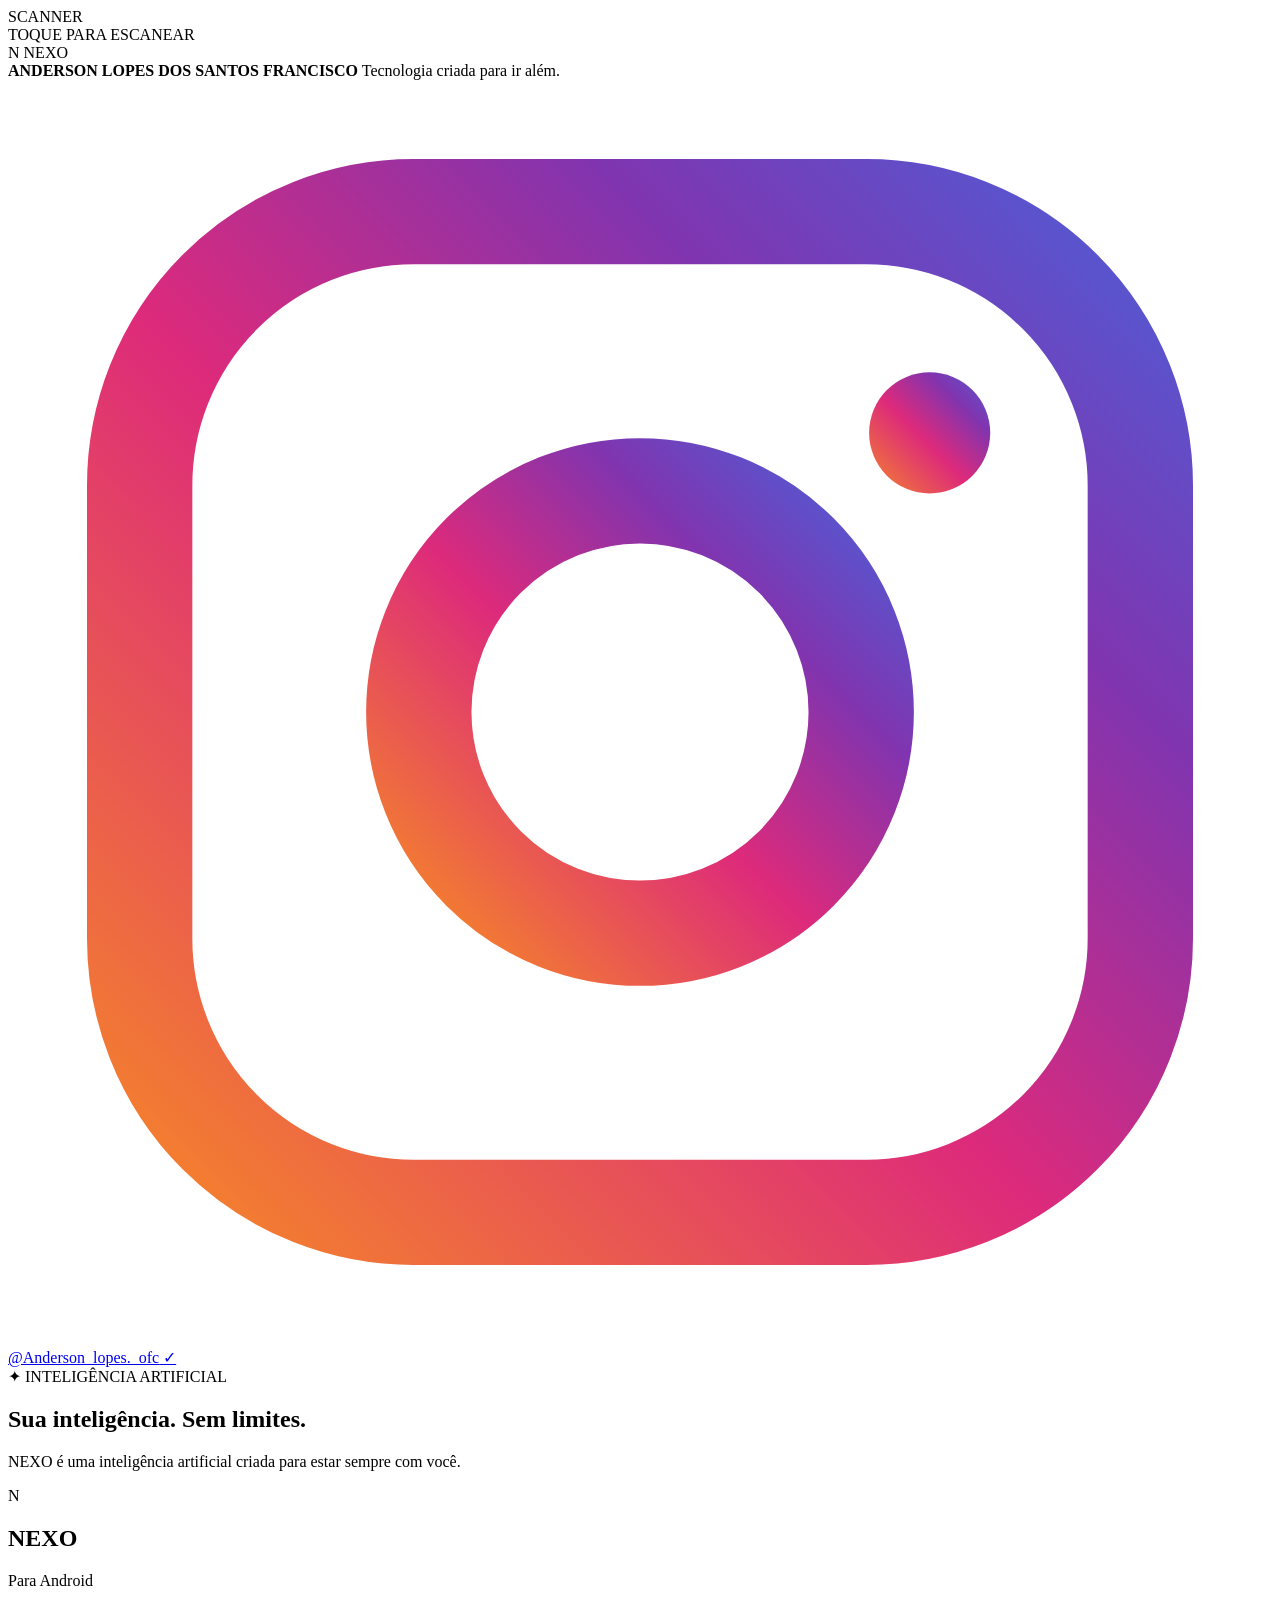
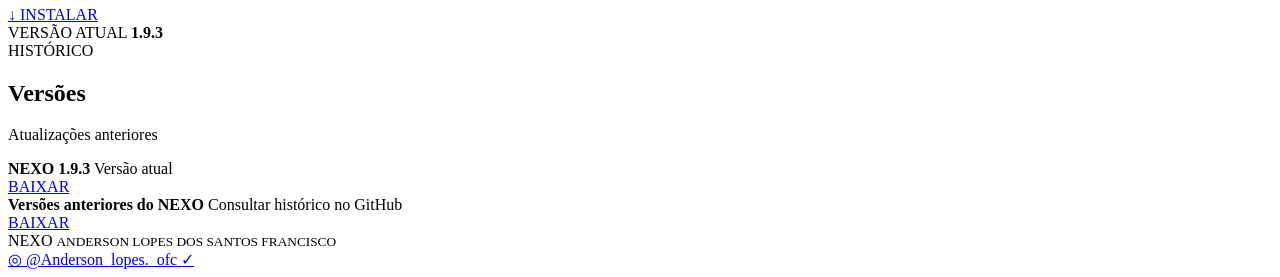
==== index.html @ 61a4bd4f "Atualiza site para identidade NEXO 1.9.3" ====
<!DOCTYPE html>
<html lang="pt-BR">
<head>
    <meta charset="UTF-8">
    <meta name="description" content="NEXO — uma inteligência artificial criada por Anderson Lopes dos Santos Francisco. Tecnologia, inovação e inteligência sem limites.">
    <meta name="author" content="Anderson Lopes dos Santos Francisco">
    <meta name="theme-color" content="#05070d">

    <meta property="og:type" content="website">
    <meta property="og:title" content="NEXO — Sua inteligência. Sem limites.">
    <meta property="og:description" content="Conheça o NEXO, uma inteligência artificial criada para estar sempre com você.">
    <meta property="og:url" content="https://andersonptg.github.io/DaNikeAI-Site/">
    <meta property="og:site_name" content="NEXO">

    <meta name="twitter:card" content="summary">
    <meta name="twitter:title" content="NEXO — Sua inteligência. Sem limites.">
    <meta name="twitter:description" content="NEXO — uma inteligência artificial criada para estar sempre com você.">

    <meta name="viewport" content="width=device-width, initial-scale=1.0">
    <meta name="theme-color" content="#05060a">
    <title>NEXO — Sua inteligência. Sem limites.</title>
    <link rel="stylesheet" href="style.css">
</head>

<body>

    <div class="background-grid"></div>

    <div class="ai-neon-face ai-orb" id="aiOrb" aria-label="NEXO scanner">
    <div class="orb-shell">
        <div class="orb-ring orb-ring-1"></div>
        <div class="orb-ring orb-ring-2"></div>
        <div class="orb-ring orb-ring-3"></div>

        <div class="orb-core">
            <div class="orb-scan-line">
                <span class="scan-beam"></span>
                <span class="scan-center"></span>
            </div>

            <div class="orb-reflection reflection-1"></div>
            <div class="orb-reflection reflection-2"></div>
            <div class="orb-reflection reflection-3"></div>

            <div class="orb-tech-line line-1"></div>
            <div class="orb-tech-line line-2"></div>
            <div class="orb-tech-line line-3"></div>
            <div class="orb-tech-line line-4"></div>

            <div class="orb-status">
                <span class="status-dot"></span>
                <span class="status-text">SCANNER</span>
            </div>
        </div>

        <div class="orb-fragment frag-1"></div>
        <div class="orb-fragment frag-2"></div>
        <div class="orb-fragment frag-3"></div>
        <div class="orb-fragment frag-4"></div>
        <div class="orb-fragment frag-5"></div>
        <div class="orb-fragment frag-6"></div>
        <div class="orb-fragment frag-7"></div>
        <div class="orb-fragment frag-8"></div>

        <div class="orb-flash flash-1"></div>
        <div class="orb-flash flash-2"></div>
    </div>

    <div class="orb-hint">TOQUE PARA ESCANEAR</div>
</div>

<div class="glow glow-blue"></div>
    <div class="glow glow-purple"></div>

    <header>
    <div class="top-brand">
        <div class="brand">
            <span class="brand-mark">N</span>
            <span>NEXO</span>
        </div>

        <div class="creator-info">
            <strong>ANDERSON LOPES DOS SANTOS FRANCISCO</strong>
            <span>Tecnologia criada para ir além.</span>
        </div>
    </div>

    <a
        class="instagram-link"
        href="https://www.instagram.com/anderson_lopes._ofc?stkn=amN5ZXBlYnhwYjIy"
        target="_blank"
        rel="noopener noreferrer"
        aria-label="Instagram de Anderson Francisco"
    >
        <svg class="instagram-icon-real" viewBox="0 0 24 24" aria-hidden="true">
            <defs>
                <linearGradient id="igGradient" x1="0%" y1="100%" x2="100%" y2="0%">
                    <stop offset="0%" stop-color="#F58529"/>
                    <stop offset="45%" stop-color="#DD2A7B"/>
                    <stop offset="75%" stop-color="#8134AF"/>
                    <stop offset="100%" stop-color="#515BD4"/>
                </linearGradient>
            </defs>

            <rect x="2.5" y="2.5" width="19" height="19" rx="5.2"
                  fill="none" stroke="url(#igGradient)" stroke-width="2"/>

            <circle cx="12" cy="12" r="4.2"
                    fill="none" stroke="url(#igGradient)" stroke-width="2"/>

            <circle cx="17.5" cy="6.7" r="1.15"
                    fill="url(#igGradient)"/>
        </svg>

        <span>@Anderson_lopes._ofc</span>
        <span class="verified-badge">✓</span>
    </a>
</header>

    <main>

        <section class="hero">

            <div class="hero-badge">
                <span>✦</span> INTELIGÊNCIA ARTIFICIAL
            </div>

            <h1>
                Sua inteligência.
                <strong>Sem limites.</strong>
            </h1>

            <p class="hero-text">
                NEXO é uma inteligência artificial criada para estar
                sempre com você.
            </p>

            <div class="download-card">

                <div class="app-info">
                    <div class="app-icon">N</div>

                    <div>
                        <h2>NEXO</h2>
                        <p>Para Android</p>
                    </div>
                </div>

                <a href="https://github.com/andersonptg/DaNikeAI/releases/latest/download/DaNikeAI.apk"
                   class="download-button">
                    <span>↓</span>
                    INSTALAR
                </a>

                <div class="current-version">
                    VERSÃO ATUAL <strong>1.9.3</strong>
                </div>

            </div>

        </section>

        <section class="versions">

            <div class="section-title">
                <div>
                    <span>HISTÓRICO</span>
                    <h2>Versões</h2>
                </div>

                <p>Atualizações anteriores</p>
            </div>

            <div class="version-list">

                <div class="version-item active">
                    <div>
                        <strong>NEXO 1.9.3</strong>
                        <span>Versão atual</span>
                    </div>

                    <a href="https://github.com/andersonptg/DaNikeAI/releases/latest/download/DaNikeAI.apk">
                        BAIXAR
                    </a>
                </div>

                <div class="version-item">
                    <div>
                        <strong>Versões anteriores do NEXO</strong>
                        <span>Consultar histórico no GitHub</span>
                    </div>

                    <a href="https://github.com/andersonptg/DaNikeAI/releases">
                        BAIXAR
                    </a>
                </div>

            </div>

        </section>

    </main>

    <footer>
        <div class="footer-brand">
            <span>NEXO</span>
            <small>ANDERSON LOPES DOS SANTOS FRANCISCO</small>
        </div>

        <a
            class="instagram-link"
            href="https://www.instagram.com/anderson_lopes._ofc?stkn=amN5ZXBlYnhwYjIy"
            target="_blank"
            rel="noopener noreferrer"
        >
            <span class="instagram-icon">◎</span>
            <span>@Anderson_lopes._ofc</span>
            <span class="verified-badge">✓</span>
        </a>
    </footer>

</body>
</html>

<script src="app.js"></script>
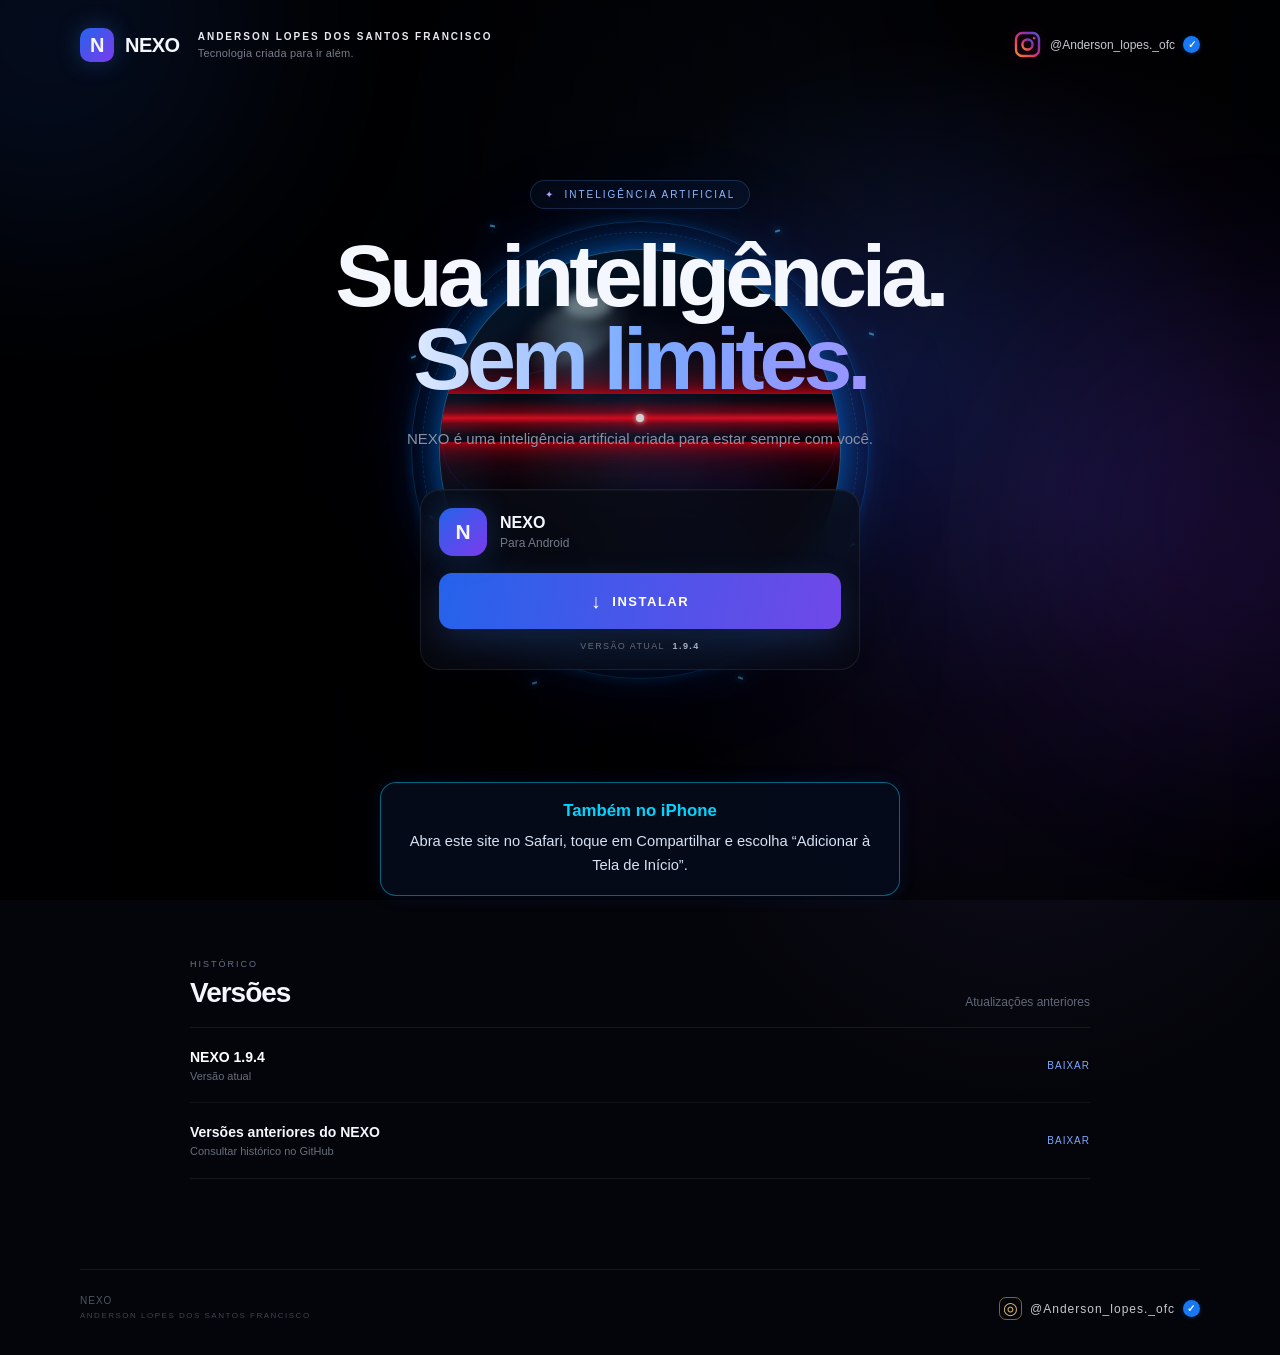
==== commit 3a4245c5: "Adiciona suporte PWA para instalacao do NEXO no iPhone" ====
--- a/index.html
+++ b/index.html
@@ -19,6 +19,12 @@
     <meta name="viewport" content="width=device-width, initial-scale=1.0">
     <meta name="theme-color" content="#05060a">
     <title>NEXO — Sua inteligência. Sem limites.</title>
+    <link rel="manifest" href="manifest.webmanifest">
+    <link rel="icon" type="image/png" sizes="192x192" href="icons/nexo-192.png">
+    <link rel="apple-touch-icon" href="icons/nexo-192.png">
+    <meta name="apple-mobile-web-app-capable" content="yes">
+    <meta name="apple-mobile-web-app-title" content="NEXO">
+    <meta name="apple-mobile-web-app-status-bar-style" content="black-translucent">
     <link rel="stylesheet" href="style.css">
 </head>
 
@@ -146,19 +152,24 @@
                     </div>
                 </div>
 
-                <a href="https://github.com/andersonptg/DaNikeAI/releases/latest/download/DaNikeAI.apk"
+                <a href="https://github.com/andersonptg/DaNikeAI/releases/latest/download/NEXO.apk"
                    class="download-button">
                     <span>↓</span>
                     INSTALAR
                 </a>
 
                 <div class="current-version">
-                    VERSÃO ATUAL <strong>1.9.3</strong>
+                    VERSÃO ATUAL <strong>1.9.4</strong>
                 </div>
 
             </div>
 
         </section>
+
+        <div class="ios-install-hint">
+            <h3>Também no iPhone</h3>
+            <p>Abra este site no Safari, toque em Compartilhar e escolha “Adicionar à Tela de Início”.</p>
+        </div>
 
         <section class="versions">
 
@@ -175,11 +186,11 @@
 
                 <div class="version-item active">
                     <div>
-                        <strong>NEXO 1.9.3</strong>
+                        <strong>NEXO 1.9.4</strong>
                         <span>Versão atual</span>
                     </div>
 
-                    <a href="https://github.com/andersonptg/DaNikeAI/releases/latest/download/DaNikeAI.apk">
+                    <a href="https://github.com/andersonptg/DaNikeAI/releases/latest/download/NEXO.apk">
                         BAIXAR
                     </a>
                 </div>
@@ -219,7 +230,17 @@
         </a>
     </footer>
 
+
+<script src="app.js?v=1.9.4"></script>
+
+<script>
+if ("serviceWorker" in navigator) {
+  window.addEventListener("load", () => {
+    navigator.serviceWorker.register("./sw.js")
+      .catch(error => console.error("NEXO Service Worker:", error));
+  });
+}
+</script>
+
 </body>
 </html>
-
-<script src="app.js"></script>
--- a/style.css
+++ b/style.css
@@ -0,0 +1,2157 @@
+* {
+    margin: 0;
+    padding: 0;
+    box-sizing: border-box;
+}
+
+:root {
+    --bg: #04050a;
+    --text: #f5f7ff;
+    --muted: #8c92a3;
+    --blue: #3b82f6;
+    --purple: #8b5cf6;
+    --line: rgba(255,255,255,.08);
+}
+
+html {
+    scroll-behavior: smooth;
+}
+
+body {
+    min-height: 100vh;
+    background:
+        radial-gradient(circle at 50% 20%, rgba(59,130,246,.12), transparent 32%),
+        radial-gradient(circle at 80% 55%, rgba(139,92,246,.08), transparent 28%),
+        var(--bg);
+    color: var(--text);
+    font-family: Arial, Helvetica, sans-serif;
+    overflow-x: hidden;
+}
+
+/* FUNDO */
+
+.background-grid {
+    position: fixed;
+    inset: 0;
+    pointer-events: none;
+    opacity: .18;
+    background-image:
+        linear-gradient(rgba(255,255,255,.035) 1px, transparent 1px),
+        linear-gradient(90deg, rgba(255,255,255,.035) 1px, transparent 1px);
+    background-size: 60px 60px;
+    mask-image: linear-gradient(to bottom, black, transparent 90%);
+}
+
+.glow {
+    position: fixed;
+    width: 420px;
+    height: 420px;
+    border-radius: 50%;
+    filter: blur(100px);
+    opacity: .12;
+    pointer-events: none;
+}
+
+.glow-blue {
+    background: #2563eb;
+    top: -180px;
+    left: -160px;
+}
+
+.glow-purple {
+    background: #7c3aed;
+    right: -180px;
+    top: 35%;
+}
+
+/* TOPO */
+
+header {
+    width: min(1120px, calc(100% - 40px));
+    margin: auto;
+    padding: 28px 0;
+    display: flex;
+    align-items: center;
+    justify-content: space-between;
+    position: relative;
+    z-index: 2;
+}
+
+.brand {
+    display: flex;
+    align-items: center;
+    gap: 11px;
+    font-size: 20px;
+    font-weight: 700;
+    letter-spacing: -.5px;
+}
+
+.brand > span:last-child span {
+    color: #7aa7ff;
+}
+
+.brand-mark {
+    width: 34px;
+    height: 34px;
+    border-radius: 10px;
+    display: grid;
+    place-items: center;
+    background: linear-gradient(135deg, #2563eb, #7c3aed);
+    box-shadow: 0 0 25px rgba(59,130,246,.3);
+    font-weight: 800;
+}
+
+.status {
+    color: #7e8597;
+    font-size: 10px;
+    letter-spacing: 1.5px;
+    display: flex;
+    align-items: center;
+    gap: 8px;
+}
+
+.status i {
+    width: 7px;
+    height: 7px;
+    background: #35e58b;
+    border-radius: 50%;
+    box-shadow: 0 0 12px #35e58b;
+}
+
+/* HERO */
+
+main {
+    position: relative;
+    z-index: 1;
+}
+
+.hero {
+    min-height: 670px;
+    width: min(900px, calc(100% - 40px));
+    margin: auto;
+    display: flex;
+    flex-direction: column;
+    align-items: center;
+    justify-content: center;
+    text-align: center;
+}
+
+.hero-badge {
+    padding: 8px 14px;
+    border: 1px solid rgba(96,165,250,.2);
+    border-radius: 50px;
+    background: rgba(59,130,246,.06);
+    color: #8fb9ff;
+    font-size: 10px;
+    letter-spacing: 2px;
+    backdrop-filter: blur(10px);
+}
+
+.hero-badge span {
+    color: #b69cff;
+    margin-right: 5px;
+}
+
+h1 {
+    margin-top: 25px;
+    max-width: 750px;
+    font-size: clamp(48px, 8vw, 88px);
+    line-height: .95;
+    letter-spacing: -5px;
+    font-weight: 700;
+}
+
+h1 strong {
+    display: block;
+    background: linear-gradient(90deg, #fff, #79a9ff, #a68bff);
+    -webkit-background-clip: text;
+    background-clip: text;
+    color: transparent;
+}
+
+.hero-text {
+    max-width: 510px;
+    margin-top: 25px;
+    color: var(--muted);
+    line-height: 1.7;
+    font-size: 15px;
+}
+
+/* DOWNLOAD */
+
+.download-card {
+    width: min(440px, 100%);
+    margin-top: 38px;
+    padding: 18px;
+    border: 1px solid var(--line);
+    border-radius: 20px;
+    background: rgba(10,12,20,.72);
+    backdrop-filter: blur(22px);
+    box-shadow:
+        0 25px 80px rgba(0,0,0,.35),
+        inset 0 1px rgba(255,255,255,.04);
+}
+
+.app-info {
+    display: flex;
+    align-items: center;
+    gap: 13px;
+    text-align: left;
+}
+
+.app-icon {
+    width: 48px;
+    height: 48px;
+    border-radius: 14px;
+    display: grid;
+    place-items: center;
+    background: linear-gradient(135deg, #2563eb, #7c3aed);
+    box-shadow: 0 0 30px rgba(59,130,246,.22);
+    font-size: 21px;
+    font-weight: 800;
+}
+
+.app-info h2 {
+    font-size: 16px;
+}
+
+.app-info p {
+    margin-top: 4px;
+    color: #73798a;
+    font-size: 12px;
+}
+
+.download-button {
+    margin-top: 17px;
+    width: 100%;
+    height: 56px;
+    border-radius: 13px;
+    display: flex;
+    align-items: center;
+    justify-content: center;
+    gap: 10px;
+    background: linear-gradient(100deg, #2563eb, #7048e8);
+    color: white;
+    text-decoration: none;
+    font-size: 13px;
+    font-weight: 800;
+    letter-spacing: 1.5px;
+    box-shadow: 0 12px 35px rgba(59,130,246,.2);
+    transition: .25s ease;
+}
+
+.download-button span {
+    font-size: 20px;
+}
+
+.download-button:hover {
+    transform: translateY(-2px);
+    box-shadow: 0 16px 45px rgba(59,130,246,.32);
+}
+
+.current-version {
+    margin-top: 12px;
+    color: #646a79;
+    font-size: 9px;
+    letter-spacing: 1.4px;
+}
+
+.current-version strong {
+    color: #aab0c0;
+    margin-left: 4px;
+}
+
+/* VERSÕES */
+
+.versions {
+    width: min(900px, calc(100% - 40px));
+    margin: 0 auto 90px;
+    padding-top: 35px;
+}
+
+.section-title {
+    display: flex;
+    justify-content: space-between;
+    align-items: end;
+    padding-bottom: 18px;
+    border-bottom: 1px solid var(--line);
+}
+
+.section-title > div > span {
+    color: #65708a;
+    font-size: 9px;
+    letter-spacing: 2px;
+}
+
+.section-title h2 {
+    margin-top: 6px;
+    font-size: 28px;
+    letter-spacing: -1px;
+}
+
+.section-title > p {
+    color: #626878;
+    font-size: 12px;
+}
+
+.version-list {
+    border-bottom: 1px solid var(--line);
+}
+
+.version-item {
+    min-height: 75px;
+    display: flex;
+    align-items: center;
+    justify-content: space-between;
+    border-bottom: 1px solid rgba(255,255,255,.05);
+}
+
+.version-item:last-child {
+    border-bottom: 0;
+}
+
+.version-item strong {
+    display: block;
+    font-size: 14px;
+}
+
+.version-item span {
+    display: block;
+    margin-top: 5px;
+    color: #686e7d;
+    font-size: 11px;
+}
+
+.version-item a {
+    color: #7da9ff;
+    text-decoration: none;
+    font-size: 10px;
+    letter-spacing: 1px;
+}
+
+.version-item.active strong {
+    color: #fff;
+}
+
+/* RODAPÉ */
+
+footer {
+    width: min(1120px, calc(100% - 40px));
+    margin: auto;
+    padding: 25px 0 35px;
+    border-top: 1px solid var(--line);
+    display: flex;
+    justify-content: space-between;
+    color: #505665;
+    font-size: 10px;
+    letter-spacing: 1px;
+}
+
+/* CELULAR */
+
+@media (max-width: 600px) {
+
+    header {
+        width: calc(100% - 30px);
+        padding: 20px 0;
+    }
+
+    .status {
+        display: none;
+    }
+
+    .hero {
+        min-height: 620px;
+        width: calc(100% - 30px);
+    }
+
+    h1 {
+        font-size: clamp(45px, 14vw, 68px);
+        letter-spacing: -3px;
+    }
+
+    .hero-text {
+        font-size: 14px;
+        max-width: 340px;
+    }
+
+    .download-card {
+        padding: 15px;
+    }
+
+    .versions {
+        width: calc(100% - 30px);
+    }
+
+    .section-title > p {
+        display: none;
+    }
+
+    footer {
+        width: calc(100% - 30px);
+    }
+}
+
+.footer-brand {
+    display: flex;
+    flex-direction: column;
+    gap: 5px;
+}
+
+.footer-brand small {
+    color: #3f4450;
+    font-size: 8px;
+    letter-spacing: 1.5px;
+}
+
+.instagram-link {
+    display: flex;
+    align-items: center;
+    gap: 8px;
+    color: #777d8c;
+    text-decoration: none;
+    font-size: 10px;
+    transition: .25s ease;
+}
+
+.instagram-link:hover {
+    color: #d6b56a;
+}
+
+.instagram-icon {
+    width: 23px;
+    height: 23px;
+    border: 1px solid rgba(214,181,106,.55);
+    border-radius: 7px;
+    display: grid;
+    place-items: center;
+    color: #d6b56a;
+    font-size: 17px;
+}
+
+.verified-badge {
+    width: 15px;
+    height: 15px;
+    display: inline-grid;
+    place-items: center;
+    border-radius: 50%;
+    background: linear-gradient(135deg, #e8c875, #a97b27);
+    color: #090909;
+    font-size: 9px;
+    font-weight: 900;
+    box-shadow: 0 0 10px rgba(214,181,106,.22);
+}
+
+@media (max-width: 600px) {
+    footer {
+        align-items: center;
+        gap: 18px;
+    }
+}
+
+/* ===== TOPO PREMIUM ===== */
+
+header {
+    align-items: flex-start;
+    gap: 25px;
+}
+
+.top-brand {
+    display: flex;
+    align-items: flex-start;
+    gap: 18px;
+}
+
+.creator-info {
+    display: flex;
+    flex-direction: column;
+    gap: 5px;
+    padding-top: 3px;
+}
+
+.creator-info strong {
+    font-size: 10px;
+    letter-spacing: 2px;
+    color: #e8e9ee;
+    font-weight: 700;
+}
+
+.creator-info span {
+    font-size: 11px;
+    color: #777d8c;
+    letter-spacing: .2px;
+}
+
+/* Instagram */
+
+.instagram-link {
+    display: flex;
+    align-items: center;
+    gap: 8px;
+    color: #c5c8d0;
+    text-decoration: none;
+    font-size: 10px;
+    transition: .25s ease;
+    white-space: nowrap;
+    margin-top: 2px;
+}
+
+.instagram-link:hover {
+    color: #ffffff;
+}
+
+.instagram-icon-real {
+    width: 25px;
+    height: 25px;
+    display: block;
+    flex-shrink: 0;
+    filter: drop-shadow(0 0 7px rgba(221,42,123,.20));
+}
+
+.verified-badge {
+    width: 15px;
+    height: 15px;
+    display: inline-flex;
+    align-items: center;
+    justify-content: center;
+    flex-shrink: 0;
+    border-radius: 50%;
+    background: #1877f2;
+    color: #ffffff;
+    font-size: 9px;
+    font-weight: 900;
+    line-height: 1;
+    box-shadow: 0 1px 5px rgba(24,119,242,.25);
+}
+
+/* Mobile */
+
+@media (max-width: 700px) {
+    header {
+        align-items: flex-start;
+    }
+
+    .top-brand {
+        gap: 12px;
+    }
+
+    .creator-info {
+        max-width: 145px;
+    }
+
+    .creator-info strong {
+        font-size: 8px;
+        letter-spacing: 1.4px;
+    }
+
+    .creator-info span {
+        font-size: 9px;
+    }
+
+    .instagram-link {
+        font-size: 9px;
+        gap: 5px;
+    }
+
+    .instagram-icon-real {
+        width: 22px;
+        height: 22px;
+    }
+
+    .verified-badge {
+        width: 13px;
+        height: 13px;
+        font-size: 8px;
+    }
+}
+
+
+/* ===== RESPONSIVIDADE / SEM ROLAGEM LATERAL ===== */
+
+html,
+body {
+    width: 100%;
+    max-width: 100%;
+    overflow-x: hidden;
+}
+
+* {
+    box-sizing: border-box;
+}
+
+img,
+svg {
+    max-width: 100%;
+}
+
+main,
+header,
+footer,
+section {
+    max-width: 100%;
+}
+
+@media (max-width: 700px) {
+    header {
+        width: 100%;
+        flex-wrap: wrap;
+    }
+
+    .top-brand {
+        max-width: 100%;
+        min-width: 0;
+    }
+
+    .creator-info {
+        min-width: 0;
+    }
+
+    .creator-info strong,
+    .creator-info span {
+        overflow: hidden;
+        text-overflow: ellipsis;
+    }
+
+    .instagram-link {
+        max-width: 100%;
+    }
+
+    .instagram-link span {
+        overflow: hidden;
+        text-overflow: ellipsis;
+    }
+
+    .hero,
+    .versions,
+    .download-card,
+    .version-list {
+        width: 100%;
+        max-width: 100%;
+    }
+}
+
+
+/* Ajuste fino — Instagram no topo */
+.instagram-link {
+    font-size: 12px;
+}
+
+.instagram-icon-real {
+    width: 29px;
+    height: 29px;
+}
+
+.verified-badge {
+    width: 17px;
+    height: 17px;
+    font-size: 10px;
+}
+
+@media (max-width: 700px) {
+    .instagram-link {
+        font-size: 10px;
+    }
+
+    .instagram-icon-real {
+        width: 25px;
+        height: 25px;
+    }
+
+    .verified-badge {
+        width: 15px;
+        height: 15px;
+        font-size: 9px;
+    }
+}
+
+
+/* ===== FUNDO IA CINEMATOGRÁFICO ===== */
+
+body {
+    position: relative;
+    overflow-x: hidden;
+}
+
+body::before {
+    content: "";
+    position: fixed;
+    inset: 0;
+    z-index: -3;
+    pointer-events: none;
+
+    background:
+        linear-gradient(
+            90deg,
+            rgba(4,5,10,0.98) 0%,
+            rgba(4,5,10,0.88) 35%,
+            rgba(4,5,10,0.55) 65%,
+            rgba(4,5,10,0.78) 100%
+        ),
+        url("ia-background.webp") center center / cover no-repeat;
+
+    filter: saturate(1.15) contrast(1.08);
+}
+
+body::after {
+    content: "";
+    position: fixed;
+    inset: 0;
+    z-index: -2;
+    pointer-events: none;
+
+    background:
+        radial-gradient(
+            circle at 72% 42%,
+            rgba(45,110,255,0.14),
+            transparent 32%
+        ),
+        radial-gradient(
+            circle at 82% 55%,
+            rgba(120,50,255,0.10),
+            transparent 38%
+        );
+
+    mix-blend-mode: screen;
+}
+
+main,
+header,
+footer {
+    position: relative;
+    z-index: 1;
+}
+
+
+/* =========================================================
+   DaNikeAI — ROSTO NEON HOLOGRÁFICO
+   ========================================================= */
+
+.ai-neon-face {
+    position: fixed;
+    width: min(720px, 75vw);
+    height: min(820px, 92vh);
+    right: -70px;
+    top: 50%;
+    transform: translateY(-50%);
+    z-index: 0;
+    pointer-events: none;
+    opacity: .78;
+    filter: drop-shadow(0 0 25px rgba(0, 120, 255, .22));
+}
+
+.ai-head {
+    position: absolute;
+    inset: 8% 10%;
+    border-radius: 48% 48% 45% 45%;
+    background:
+        radial-gradient(
+            ellipse at 50% 38%,
+            rgba(30, 120, 255, .12),
+            transparent 45%
+        ),
+        radial-gradient(
+            ellipse at 50% 65%,
+            rgba(110, 50, 255, .07),
+            transparent 55%
+        );
+
+    border: 1px solid rgba(0, 150, 255, .20);
+
+    box-shadow:
+        inset 0 0 45px rgba(0, 110, 255, .08),
+        0 0 30px rgba(0, 110, 255, .10);
+
+    transform: perspective(900px) rotateY(-7deg);
+
+    animation: aiFloat 8s ease-in-out infinite;
+}
+
+/* linhas holográficas do rosto */
+
+.ai-head::before,
+.ai-head::after {
+    content: "";
+    position: absolute;
+    inset: 4%;
+    border-radius: inherit;
+    pointer-events: none;
+}
+
+.ai-head::before {
+    border-top: 1px solid rgba(0, 180, 255, .55);
+    border-bottom: 1px solid rgba(80, 90, 255, .22);
+    box-shadow:
+        0 -30px 20px rgba(0, 130, 255, .05),
+        0 30px 20px rgba(100, 40, 255, .04);
+}
+
+.ai-head::after {
+    inset: 8% 14%;
+    border-left: 1px solid rgba(0, 140, 255, .22);
+    border-right: 1px solid rgba(130, 60, 255, .18);
+    opacity: .8;
+}
+
+/* OLHOS */
+
+.ai-eye {
+    position: absolute;
+    top: 31%;
+    width: 28%;
+    height: 8%;
+    border-radius: 50%;
+    overflow: hidden;
+
+    background:
+        radial-gradient(
+            ellipse at center,
+            #ffffff 0%,
+            #8fdcff 10%,
+            #008cff 28%,
+            rgba(0, 95, 255, .45) 55%,
+            transparent 76%
+        );
+
+    box-shadow:
+        0 0 8px #168cff,
+        0 0 22px rgba(0, 130, 255, .85),
+        0 0 50px rgba(0, 100, 255, .45);
+
+    animation:
+        aiEyeGlow 3.4s ease-in-out infinite,
+        aiBlink 7s infinite;
+}
+
+.ai-eye-left {
+    left: 17%;
+    transform: rotate(5deg);
+}
+
+.ai-eye-right {
+    right: 17%;
+    transform: rotate(-5deg);
+}
+
+.ai-eye span {
+    position: absolute;
+    width: 22%;
+    height: 70%;
+    left: 39%;
+    top: 15%;
+    border-radius: 50%;
+    background: #ffffff;
+
+    box-shadow:
+        0 0 8px #ffffff,
+        0 0 18px #2ca4ff,
+        0 0 30px #0077ff;
+
+    animation: aiEyeCore 2.2s ease-in-out infinite;
+}
+
+/* NARIZ */
+
+.ai-nose {
+    position: absolute;
+    left: 50%;
+    top: 37%;
+    width: 1px;
+    height: 24%;
+    transform: translateX(-50%);
+
+    background: linear-gradient(
+        to bottom,
+        transparent,
+        rgba(0, 150, 255, .65),
+        rgba(100, 70, 255, .45),
+        transparent
+    );
+
+    box-shadow:
+        0 0 12px rgba(0, 130, 255, .65);
+}
+
+/* BOCA */
+
+.ai-mouth {
+    position: absolute;
+    left: 29%;
+    right: 29%;
+    top: 67%;
+    height: 8%;
+
+    border-bottom: 1px solid rgba(0, 150, 255, .48);
+    border-radius: 0 0 50% 50%;
+
+    box-shadow:
+        0 8px 15px rgba(0, 120, 255, .08);
+}
+
+/* FRAGMENTOS */
+
+.ai-particle {
+    position: absolute;
+    width: 3px;
+    height: 3px;
+    border-radius: 50%;
+    background: #35aaff;
+
+    box-shadow:
+        0 0 6px #008cff,
+        0 0 14px rgba(0, 130, 255, .85);
+
+    animation: aiParticle 4s ease-in-out infinite;
+}
+
+.p1 { left: 4%;  top: 20%; animation-delay: -.4s; }
+.p2 { left: 0%;  top: 38%; animation-delay: -1.2s; }
+.p3 { left: 7%;  top: 61%; animation-delay: -2s; }
+.p4 { right: 1%; top: 27%; animation-delay: -2.8s; }
+.p5 { right: 3%; top: 47%; animation-delay: -1.7s; }
+.p6 { right: 8%; top: 68%; animation-delay: -.8s; }
+.p7 { left: 18%; top: 91%; animation-delay: -3.1s; }
+.p8 { left: 77%; top: 88%; animation-delay: -2.3s; }
+.p9 { left: 91%; top: 13%; animation-delay: -1.5s; }
+.p10 { left: 10%; top: 78%; animation-delay: -.2s; }
+
+/* ANIMAÇÕES */
+
+@keyframes aiBlink {
+    0%, 44%, 46%, 72%, 74%, 100% {
+        transform: scaleY(1);
+    }
+
+    45%, 73% {
+        transform: scaleY(.06);
+    }
+}
+
+@keyframes aiEyeGlow {
+    0%, 100% {
+        opacity: .78;
+        filter: brightness(.9);
+    }
+
+    50% {
+        opacity: 1;
+        filter: brightness(1.35);
+    }
+}
+
+@keyframes aiEyeCore {
+    0%, 100% {
+        transform: translateX(-8px);
+        opacity: .75;
+    }
+
+    50% {
+        transform: translateX(8px);
+        opacity: 1;
+    }
+}
+
+@keyframes aiFloat {
+    0%, 100% {
+        transform: perspective(900px) rotateY(-7deg) translateY(0);
+    }
+
+    50% {
+        transform: perspective(900px) rotateY(-7deg) translateY(-10px);
+    }
+}
+
+@keyframes aiParticle {
+    0%, 100% {
+        transform: translate(0, 0) scale(.7);
+        opacity: .25;
+    }
+
+    50% {
+        transform: translate(12px, -16px) scale(1.5);
+        opacity: 1;
+    }
+}
+
+/* Mantém o conteúdo sempre acima do rosto */
+
+header,
+main,
+footer {
+    z-index: 2;
+}
+
+/* Celular */
+
+@media (max-width: 700px) {
+    .ai-neon-face {
+        width: 470px;
+        height: 600px;
+        right: -175px;
+        opacity: .48;
+    }
+}
+
+@media (max-width: 430px) {
+    .ai-neon-face {
+        width: 390px;
+        height: 520px;
+        right: -155px;
+        opacity: .38;
+    }
+}
+
+
+/* =========================================================
+   DaNikeAI — ROSTO NEON V2
+   Humanoide, sério, estável e cinematográfico
+   ========================================================= */
+
+.ai-neon-face {
+    width: min(650px, 72vw);
+    height: min(760px, 88vh);
+    right: -20px;
+    top: 50%;
+    transform: translateY(-50%);
+    opacity: .82;
+    filter:
+        drop-shadow(0 0 18px rgba(0, 110, 255, .25))
+        drop-shadow(0 0 55px rgba(65, 40, 255, .10));
+}
+
+/* Silhueta humana */
+
+.ai-head {
+    inset: 7% 12%;
+    border: 0;
+    border-radius: 0;
+    background: transparent;
+    box-shadow: none;
+    transform: none;
+    animation: aiFaceBreath 9s ease-in-out infinite;
+}
+
+/* Contorno principal do rosto */
+
+.ai-head::before {
+    inset: 3% 13% 4% 13%;
+
+    border: 1px solid rgba(0, 155, 255, .38);
+    border-top-color: rgba(70, 185, 255, .62);
+    border-bottom-color: rgba(100, 65, 255, .38);
+
+    border-radius:
+        46% 46% 38% 38% /
+        27% 27% 73% 73%;
+
+    transform:
+        perspective(700px)
+        rotateX(-3deg);
+
+    box-shadow:
+        0 0 12px rgba(0, 140, 255, .20),
+        inset 0 0 28px rgba(0, 120, 255, .045);
+}
+
+/* Linha interna do rosto */
+
+.ai-head::after {
+    inset: 9% 19% 10% 19%;
+
+    border: 0;
+    border-left: 1px solid rgba(0, 145, 255, .20);
+    border-right: 1px solid rgba(110, 65, 255, .16);
+
+    border-radius:
+        48% 48% 42% 42% /
+        29% 29% 71% 71%;
+
+    box-shadow:
+        inset 18px 0 30px rgba(0, 100, 255, .025),
+        inset -18px 0 30px rgba(110, 50, 255, .025);
+}
+
+/* OLHOS — expressão séria */
+
+.ai-eye {
+    top: 30%;
+    width: 29%;
+    height: 5.5%;
+
+    background:
+        radial-gradient(
+            ellipse at center,
+            #ffffff 0%,
+            #b8eaff 8%,
+            #219bff 25%,
+            rgba(0, 104, 255, .65) 48%,
+            transparent 75%
+        );
+
+    border-radius: 50% 50% 42% 42%;
+
+    box-shadow:
+        0 0 7px rgba(110, 205, 255, .95),
+        0 0 20px rgba(0, 125, 255, .85),
+        0 0 42px rgba(0, 95, 255, .38);
+
+    animation:
+        aiSlowBlink 10s ease-in-out infinite,
+        aiEyePulse 4.8s ease-in-out infinite;
+}
+
+/* inclinação para dar expressão de raiva */
+
+.ai-eye-left {
+    left: 15%;
+    transform: rotate(8deg);
+}
+
+.ai-eye-right {
+    right: 15%;
+    transform: rotate(-8deg);
+}
+
+/* núcleo dos olhos */
+
+.ai-eye span {
+    width: 17%;
+    height: 75%;
+    left: 41.5%;
+    top: 12.5%;
+
+    background: #ffffff;
+
+    box-shadow:
+        0 0 6px #ffffff,
+        0 0 15px #53b8ff,
+        0 0 28px #0077ff;
+
+    animation: aiCorePulse 4.8s ease-in-out infinite;
+}
+
+/* SOBRANCELHAS NEON */
+
+.ai-eye::before {
+    content: "";
+    position: absolute;
+    width: 105%;
+    height: 1px;
+    left: -3%;
+
+    top: -45%;
+
+    background: linear-gradient(
+        90deg,
+        transparent,
+        rgba(0, 145, 255, .62),
+        transparent
+    );
+
+    box-shadow:
+        0 0 8px rgba(0, 130, 255, .65);
+
+    transform: rotate(-5deg);
+}
+
+.ai-eye-right::before {
+    transform: rotate(5deg);
+}
+
+/* NARIZ — estrutura holográfica */
+
+.ai-nose {
+    left: 50%;
+    top: 35%;
+    width: 2px;
+    height: 29%;
+
+    background:
+        linear-gradient(
+            to bottom,
+            transparent,
+            rgba(70, 185, 255, .42),
+            rgba(0, 125, 255, .65),
+            rgba(100, 65, 255, .38),
+            transparent
+        );
+
+    box-shadow:
+        0 0 8px rgba(0, 145, 255, .65),
+        0 0 20px rgba(0, 110, 255, .25);
+
+    opacity: .75;
+}
+
+/* boca mais angular */
+
+.ai-mouth {
+    left: 32%;
+    right: 32%;
+    top: 69%;
+    height: 5%;
+
+    border: 0;
+    border-bottom: 1px solid rgba(40, 175, 255, .52);
+
+    border-radius: 0 0 50% 50%;
+
+    box-shadow:
+        0 5px 12px rgba(0, 130, 255, .22);
+
+    transform: perspective(300px) rotateX(8deg);
+}
+
+/* partículas mais elegantes */
+
+.ai-particle {
+    width: 2px;
+    height: 2px;
+
+    background: #45b7ff;
+
+    box-shadow:
+        0 0 5px #1598ff,
+        0 0 12px rgba(0, 120, 255, .8);
+
+    animation:
+        aiFragmentFloat 7s ease-in-out infinite;
+}
+
+.p1 { left: 2%;  top: 24%; animation-delay: -1s; }
+.p2 { left: 5%;  top: 42%; animation-delay: -4s; }
+.p3 { left: 9%;  top: 59%; animation-delay: -2s; }
+.p4 { right: 1%; top: 20%; animation-delay: -5s; }
+.p5 { right: 3%; top: 39%; animation-delay: -3s; }
+.p6 { right: 7%; top: 58%; animation-delay: -6s; }
+.p7 { left: 17%; top: 88%; animation-delay: -2.5s; }
+.p8 { left: 80%; top: 86%; animation-delay: -4.5s; }
+.p9 { left: 94%; top: 31%; animation-delay: -1.5s; }
+.p10 { left: 12%; top: 73%; animation-delay: -5.5s; }
+
+/* =========================================================
+   MOVIMENTO — extremamente lento
+   ========================================================= */
+
+@keyframes aiSlowBlink {
+
+    0%, 42%, 44%,
+    72%, 74%, 100% {
+        transform: scaleY(1);
+    }
+
+    43%, 73% {
+        transform: scaleY(.10);
+    }
+}
+
+@keyframes aiEyePulse {
+
+    0%, 100% {
+        opacity: .78;
+        filter: brightness(.88);
+    }
+
+    50% {
+        opacity: 1;
+        filter: brightness(1.28);
+    }
+}
+
+@keyframes aiCorePulse {
+
+    0%, 100% {
+        opacity: .65;
+        transform: scale(.9);
+    }
+
+    50% {
+        opacity: 1;
+        transform: scale(1.12);
+    }
+}
+
+@keyframes aiFaceBreath {
+
+    0%, 100% {
+        opacity: .76;
+    }
+
+    50% {
+        opacity: .88;
+    }
+}
+
+@keyframes aiFragmentFloat {
+
+    0%, 100% {
+        transform: translate(0, 0);
+        opacity: .18;
+    }
+
+    50% {
+        transform: translate(7px, -9px);
+        opacity: .85;
+    }
+}
+
+/* celular */
+
+@media (max-width: 700px) {
+
+    .ai-neon-face {
+        width: 470px;
+        height: 610px;
+        right: -150px;
+        opacity: .52;
+    }
+}
+
+@media (max-width: 430px) {
+
+    .ai-neon-face {
+        width: 410px;
+        height: 540px;
+        right: -140px;
+        opacity: .42;
+    }
+}
+
+
+
+/* =========================================================
+   DaNikeAI — ESFERA ROBÓTICA / SENSOR
+   ========================================================= */
+
+.ai-orb {
+    position: fixed;
+    width: min(590px, 68vw);
+    height: min(590px, 68vw);
+    right: -35px;
+    top: 50%;
+    transform: translateY(-50%);
+    z-index: 0;
+    pointer-events: auto;
+    cursor: pointer;
+    opacity: .88;
+    filter:
+        drop-shadow(0 0 18px rgba(0, 135, 255, .30))
+        drop-shadow(0 0 70px rgba(0, 70, 255, .12));
+}
+
+.orb-shell {
+    position: absolute;
+    inset: 5%;
+    border-radius: 50%;
+    transform-style: preserve-3d;
+    animation: orbFloat 7s ease-in-out infinite;
+}
+
+/* esfera principal */
+
+.orb-core {
+    position: absolute;
+    inset: 7%;
+    overflow: hidden;
+    border-radius: 50%;
+
+    background:
+        radial-gradient(circle at 34% 27%,
+            rgba(115, 205, 255, .22),
+            transparent 12%),
+        radial-gradient(circle at 45% 42%,
+            rgba(0, 130, 255, .13),
+            transparent 36%),
+        radial-gradient(circle at 68% 70%,
+            rgba(65, 40, 255, .12),
+            transparent 34%),
+        radial-gradient(circle at 50% 50%,
+            #08111d 0%,
+            #030811 53%,
+            #010307 100%);
+
+    border: 1px solid rgba(75, 180, 255, .55);
+
+    box-shadow:
+        inset -35px -30px 70px rgba(0, 0, 0, .85),
+        inset 25px 20px 55px rgba(30, 145, 255, .14),
+        0 0 20px rgba(0, 135, 255, .35),
+        0 0 65px rgba(0, 80, 255, .20);
+}
+
+/* anéis tecnológicos */
+
+.orb-ring {
+    position: absolute;
+    border-radius: 50%;
+    pointer-events: none;
+}
+
+.orb-ring-1 {
+    inset: 1%;
+    border: 1px solid rgba(0, 150, 255, .30);
+    box-shadow:
+        0 0 12px rgba(0, 130, 255, .22);
+}
+
+.orb-ring-2 {
+    inset: 3.5%;
+    border: 1px dashed rgba(75, 175, 255, .22);
+    animation: ringRotate 28s linear infinite;
+}
+
+.orb-ring-3 {
+    inset: 8%;
+    border: 1px solid rgba(90, 70, 255, .18);
+    transform: rotateX(65deg);
+    animation: ringPulse 5s ease-in-out infinite;
+}
+
+/* sensor horizontal */
+
+.orb-scan-line {
+    position: absolute;
+    left: 3%;
+    right: 3%;
+    top: 46%;
+    height: 8%;
+
+    background:
+        linear-gradient(
+            to bottom,
+            transparent,
+            rgba(0, 125, 255, .08) 18%,
+            rgba(0, 145, 255, .30) 45%,
+            rgba(150, 225, 255, .92) 50%,
+            rgba(0, 145, 255, .30) 55%,
+            rgba(0, 125, 255, .08) 82%,
+            transparent
+        );
+
+    box-shadow:
+        0 0 8px rgba(0, 145, 255, .75),
+        0 0 24px rgba(0, 115, 255, .48);
+
+    overflow: hidden;
+}
+
+.scan-beam {
+    position: absolute;
+    top: 0;
+    bottom: 0;
+    width: 28%;
+
+    background:
+        linear-gradient(
+            90deg,
+            transparent,
+            rgba(170, 235, 255, .92),
+            #ffffff,
+            rgba(80, 190, 255, .85),
+            transparent
+        );
+
+    filter: blur(1px);
+    animation: scanBeam 2.8s ease-in-out infinite;
+}
+
+.scan-center {
+    position: absolute;
+    left: 50%;
+    top: 50%;
+    width: 8px;
+    height: 8px;
+    border-radius: 50%;
+    transform: translate(-50%, -50%);
+
+    background: #ffffff;
+
+    box-shadow:
+        0 0 5px #ffffff,
+        0 0 14px #52c5ff,
+        0 0 30px #008cff;
+}
+
+/* reflexos */
+
+.orb-reflection {
+    position: absolute;
+    border-radius: 50%;
+    pointer-events: none;
+}
+
+.reflection-1 {
+    width: 30%;
+    height: 14%;
+    left: 19%;
+    top: 13%;
+    transform: rotate(-28deg);
+
+    background: linear-gradient(
+        90deg,
+        transparent,
+        rgba(210, 245, 255, .30),
+        transparent
+    );
+
+    filter: blur(5px);
+}
+
+.reflection-2 {
+    width: 12%;
+    height: 7%;
+    left: 31%;
+    top: 10%;
+
+    background: rgba(220, 250, 255, .45);
+    filter: blur(4px);
+}
+
+.reflection-3 {
+    width: 18%;
+    height: 5%;
+    right: 16%;
+    bottom: 18%;
+
+    background: rgba(40, 110, 255, .18);
+    filter: blur(8px);
+}
+
+/* linhas de circuito */
+
+.orb-tech-line {
+    position: absolute;
+    height: 1px;
+    background: linear-gradient(
+        90deg,
+        transparent,
+        rgba(0, 135, 255, .45),
+        transparent
+    );
+    opacity: .5;
+}
+
+.line-1 {
+    width: 22%;
+    left: 11%;
+    top: 31%;
+    transform: rotate(-16deg);
+}
+
+.line-2 {
+    width: 17%;
+    right: 10%;
+    top: 32%;
+    transform: rotate(18deg);
+}
+
+.line-3 {
+    width: 20%;
+    left: 13%;
+    bottom: 29%;
+    transform: rotate(15deg);
+}
+
+.line-4 {
+    width: 15%;
+    right: 12%;
+    bottom: 28%;
+    transform: rotate(-17deg);
+}
+
+/* status */
+
+.orb-status {
+    position: absolute;
+    left: 50%;
+    bottom: 16%;
+    transform: translateX(-50%);
+
+    display: flex;
+    align-items: center;
+    gap: 7px;
+
+    font-family: monospace;
+    font-size: 8px;
+    letter-spacing: 3px;
+
+    color: rgba(125, 205, 255, .55);
+}
+
+.status-dot {
+    width: 5px;
+    height: 5px;
+    border-radius: 50%;
+
+    background: #3db9ff;
+
+    box-shadow:
+        0 0 6px #3db9ff,
+        0 0 14px rgba(0, 140, 255, .8);
+}
+
+/* fragmentos */
+
+.orb-fragment {
+    position: absolute;
+    width: 5px;
+    height: 2px;
+
+    background: #55c7ff;
+
+    box-shadow:
+        0 0 6px #169cff,
+        0 0 16px rgba(0, 130, 255, .75);
+
+    opacity: .7;
+}
+
+.frag-1 { left: 1%; top: 30%; transform: rotate(-24deg); }
+.frag-2 { left: 5%; top: 64%; transform: rotate(28deg); }
+.frag-3 { right: 0; top: 25%; transform: rotate(20deg); }
+.frag-4 { right: 4%; top: 70%; transform: rotate(-30deg); }
+.frag-5 { left: 18%; top: 2%; transform: rotate(12deg); }
+.frag-6 { right: 20%; top: 3%; transform: rotate(-15deg); }
+.frag-7 { left: 27%; bottom: 0; transform: rotate(-18deg); }
+.frag-8 { right: 28%; bottom: 1%; transform: rotate(20deg); }
+
+/* flashes */
+
+.orb-flash {
+    position: absolute;
+    inset: 5%;
+    border-radius: 50%;
+    background: #ffffff;
+    opacity: 0;
+    pointer-events: none;
+}
+
+.ai-orb.flash-active .flash-1 {
+    animation: cameraFlash .13s linear;
+}
+
+.ai-orb.flash-active .flash-2 {
+    animation: cameraFlash .13s linear .19s;
+}
+
+/* scanner desligado */
+
+.ai-orb.scanner-off .scan-beam,
+.ai-orb.scanner-off .scan-center {
+    animation-play-state: paused;
+    opacity: .18;
+}
+
+.ai-orb.scanner-off .orb-scan-line {
+    opacity: .38;
+}
+
+.ai-orb.scanner-off .status-dot {
+    background: #52616d;
+    box-shadow: none;
+}
+
+.ai-orb.scanner-off .status-text {
+    opacity: .4;
+}
+
+/* dica */
+
+.orb-hint {
+    position: absolute;
+    left: 50%;
+    bottom: -3%;
+    transform: translateX(-50%);
+
+    white-space: nowrap;
+
+    font-family: monospace;
+    font-size: 8px;
+    letter-spacing: 2px;
+
+    color: rgba(105, 190, 255, .38);
+}
+
+/* animações */
+
+@keyframes scanBeam {
+    0% {
+        left: -30%;
+        opacity: .15;
+    }
+
+    20% {
+        opacity: 1;
+    }
+
+    50% {
+        opacity: 1;
+    }
+
+    80% {
+        opacity: 1;
+    }
+
+    100% {
+        left: 102%;
+        opacity: .15;
+    }
+}
+
+@keyframes orbFloat {
+    0%, 100% {
+        transform: translateY(0);
+    }
+
+    50% {
+        transform: translateY(-8px);
+    }
+}
+
+@keyframes ringRotate {
+    to {
+        transform: rotate(360deg);
+    }
+}
+
+@keyframes ringPulse {
+    0%, 100% {
+        opacity: .25;
+    }
+
+    50% {
+        opacity: .65;
+    }
+}
+
+@keyframes cameraFlash {
+    0% {
+        opacity: 0;
+    }
+
+    25% {
+        opacity: .92;
+    }
+
+    100% {
+        opacity: 0;
+    }
+}
+
+@media (max-width: 700px) {
+    .ai-orb {
+        width: 430px;
+        height: 430px;
+        right: -135px;
+        opacity: .60;
+    }
+
+    .orb-hint {
+        bottom: -5%;
+    }
+}
+
+@media (max-width: 430px) {
+    .ai-orb {
+        width: 370px;
+        height: 370px;
+        right: -125px;
+        opacity: .48;
+    }
+
+    .orb-hint {
+        font-size: 7px;
+    }
+}
+
+/* =========================================================
+   ESFERA IA — POSIÇÃO PRINCIPAL DO HERO
+   ========================================================= */
+
+.ai-orb {
+    position: absolute !important;
+    width: min(520px, 58vw) !important;
+    height: min(520px, 58vw) !important;
+
+    right: 4% !important;
+    top: 50% !important;
+
+    transform: translateY(-50%) !important;
+
+    opacity: .95 !important;
+    z-index: 1 !important;
+
+    cursor: default !important;
+    pointer-events: none !important;
+}
+
+.orb-hint {
+    display: none !important;
+}
+
+.orb-shell {
+    animation: orbFloat 7s ease-in-out infinite !important;
+}
+
+/* deixa a esfera realmente destacada */
+
+.orb-core {
+    box-shadow:
+        inset -35px -30px 70px rgba(0, 0, 0, .88),
+        inset 25px 20px 55px rgba(30, 145, 255, .18),
+        0 0 25px rgba(0, 145, 255, .48),
+        0 0 75px rgba(0, 90, 255, .28);
+}
+
+@media (max-width: 800px) {
+
+    .ai-orb {
+        position: absolute !important;
+
+        width: 330px !important;
+        height: 330px !important;
+
+        right: 50% !important;
+        top: 78% !important;
+
+        transform: translate(50%, -50%) !important;
+
+        opacity: .62 !important;
+    }
+}
+
+@media (max-width: 430px) {
+
+    .ai-orb {
+        width: 285px !important;
+        height: 285px !important;
+
+        top: 82% !important;
+
+        opacity: .52 !important;
+    }
+}
+
+
+/* =========================================================
+   ESFERA IA — FIXA NO TOPO E CENTRALIZADA
+   ========================================================= */
+
+.ai-orb {
+    position: fixed !important;
+
+    width: min(520px, 70vw) !important;
+    height: min(520px, 70vw) !important;
+
+    left: 50% !important;
+    right: auto !important;
+    top: 50% !important;
+
+    transform: translate(-50%, -50%) !important;
+
+    z-index: 0 !important;
+    pointer-events: none !important;
+
+    opacity: .82 !important;
+}
+
+/* conteúdo do site permanece acima da esfera */
+
+header,
+main,
+footer,
+section {
+    position: relative;
+    z-index: 2;
+}
+
+/* remove indicação de toque */
+
+.orb-hint {
+    display: none !important;
+}
+
+@media (max-width: 700px) {
+
+    .ai-orb {
+        width: 350px !important;
+        height: 350px !important;
+        top: 50% !important;
+        opacity: .48 !important;
+    }
+}
+
+@media (max-width: 430px) {
+
+    .ai-orb {
+        width: 300px !important;
+        height: 300px !important;
+        opacity: .38 !important;
+    }
+}
+
+
+/* =========================================================
+   SCANNER DA NIKE AI — FEIXE VERMELHO + FLASH INFERIOR
+   ========================================================= */
+
+/* faixa superior: NÃO desliza lateralmente */
+
+.orb-scan-line {
+    top: 36% !important;
+    left: -45% !important;
+    right: -45% !important;
+    height: 12% !important;
+
+    transform-origin: center center !important;
+
+    background:
+        linear-gradient(
+            to bottom,
+            transparent 0%,
+            rgba(255, 0, 15, .08) 15%,
+            rgba(255, 0, 20, .45) 38%,
+            #ff1025 50%,
+            rgba(255, 0, 20, .45) 62%,
+            rgba(255, 0, 15, .08) 85%,
+            transparent 100%
+        ) !important;
+
+    box-shadow:
+        0 0 8px rgba(255, 0, 20, .95),
+        0 0 22px rgba(255, 0, 20, .80),
+        0 0 50px rgba(255, 0, 20, .50),
+        0 0 100px rgba(255, 0, 20, .22) !important;
+
+    animation: redScannerExpand 3.2s ease-in-out infinite !important;
+}
+
+/* desliga o antigo feixe azul */
+
+.scan-beam {
+    display: none !important;
+}
+
+/* ponto central vermelho */
+
+.scan-center {
+    background: #ffffff !important;
+
+    box-shadow:
+        0 0 5px #ffffff,
+        0 0 12px #ff2638,
+        0 0 28px #ff0018,
+        0 0 55px rgba(255, 0, 20, .75) !important;
+
+    animation: scannerCorePulse 3.2s ease-in-out infinite !important;
+}
+
+/* =========================================================
+   DOIS FLASHES NA PARTE DE BAIXO
+   ========================================================= */
+
+.ai-orb::after {
+    content: "";
+    position: absolute;
+
+    left: 50%;
+    top: 64%;
+
+    width: 46%;
+    height: 16%;
+
+    transform: translateX(-50%);
+
+    pointer-events: none;
+
+    background:
+        linear-gradient(
+            to bottom,
+            transparent 0%,
+            rgba(255,255,255,0) 20%,
+            rgba(255,255,255,.95) 42%,
+            #ffffff 50%,
+            rgba(255,255,255,.95) 58%,
+            rgba(255,255,255,0) 80%,
+            transparent 100%
+        );
+
+    opacity: 0;
+
+    filter:
+        blur(1px)
+        drop-shadow(0 0 8px #ffffff)
+        drop-shadow(0 0 22px #55bfff);
+
+    z-index: 20;
+}
+
+.ai-orb::before {
+    content: "";
+    position: absolute;
+
+    left: 50%;
+    top: 64%;
+
+    width: 62%;
+    height: 2px;
+
+    transform: translateX(-50%);
+
+    background: rgba(130, 210, 255, .65);
+
+    box-shadow:
+        0 0 8px rgba(80,180,255,.8),
+        0 0 20px rgba(0,130,255,.45);
+
+    opacity: .5;
+}
+
+/* =========================================================
+   CICLO
+   scanner → desliga → flash → flash
+   ========================================================= */
+
+@keyframes redScannerExpand {
+
+    0% {
+        transform: scaleX(.18);
+        opacity: .15;
+    }
+
+    12% {
+        transform: scaleX(.45);
+        opacity: .65;
+    }
+
+    32% {
+        transform: scaleX(1);
+        opacity: 1;
+    }
+
+    48% {
+        transform: scaleX(1.35);
+        opacity: 1;
+    }
+
+    55% {
+        transform: scaleX(1.75);
+        opacity: .95;
+    }
+
+    62% {
+        transform: scaleX(2.4);
+        opacity: .65;
+    }
+
+    68% {
+        transform: scaleX(3.2);
+        opacity: .20;
+    }
+
+    72%,
+    100% {
+        transform: scaleX(3.8);
+        opacity: 0;
+    }
+}
+
+@keyframes scannerCorePulse {
+
+    0%,
+    45% {
+        opacity: .2;
+        transform: translate(-50%, -50%) scale(.65);
+    }
+
+    50% {
+        opacity: 1;
+        transform: translate(-50%, -50%) scale(1.4);
+    }
+
+    62%,
+    100% {
+        opacity: 0;
+        transform: translate(-50%, -50%) scale(2);
+    }
+}
+
+/* flashes independentes após o scanner */
+
+@keyframes lowerDoubleFlash {
+
+    0%,
+    69% {
+        opacity: 0;
+        transform: translateX(-50%) scaleX(.15);
+    }
+
+    /* FLASH 1 */
+
+    70% {
+        opacity: 0;
+        transform: translateX(-50%) scaleX(.15);
+    }
+
+    71% {
+        opacity: 1;
+        transform: translateX(-50%) scaleX(1);
+    }
+
+    72.5% {
+        opacity: 0;
+        transform: translateX(-50%) scaleX(1.15);
+    }
+
+    /* FLASH 2 */
+
+    77% {
+        opacity: 0;
+        transform: translateX(-50%) scaleX(.15);
+    }
+
+    78% {
+        opacity: 1;
+        transform: translateX(-50%) scaleX(1);
+    }
+
+    79.5% {
+        opacity: 0;
+        transform: translateX(-50%) scaleX(1.15);
+    }
+
+    80%,
+    100% {
+        opacity: 0;
+        transform: translateX(-50%) scaleX(.15);
+    }
+}
+
+.ai-orb::after {
+    animation: lowerDoubleFlash 3.2s linear infinite !important;
+}
+
+
+/* INSTALACAO DO NEXO NO IPHONE */
+.ios-install-hint {
+    margin: 22px auto;
+    padding: 18px;
+    max-width: 520px;
+    text-align: center;
+    background: rgba(5, 12, 28, 0.88);
+    border: 1px solid rgba(0, 213, 255, 0.45);
+    border-radius: 16px;
+    box-shadow: 0 0 18px rgba(0, 100, 255, 0.12);
+}
+
+.ios-install-hint h3 {
+    margin: 0 0 9px;
+    color: #00d5ff;
+    font-size: 1.05rem;
+}
+
+.ios-install-hint p {
+    margin: 0;
+    color: #d7e2f5;
+    font-size: 0.92rem;
+    line-height: 1.6;
+}
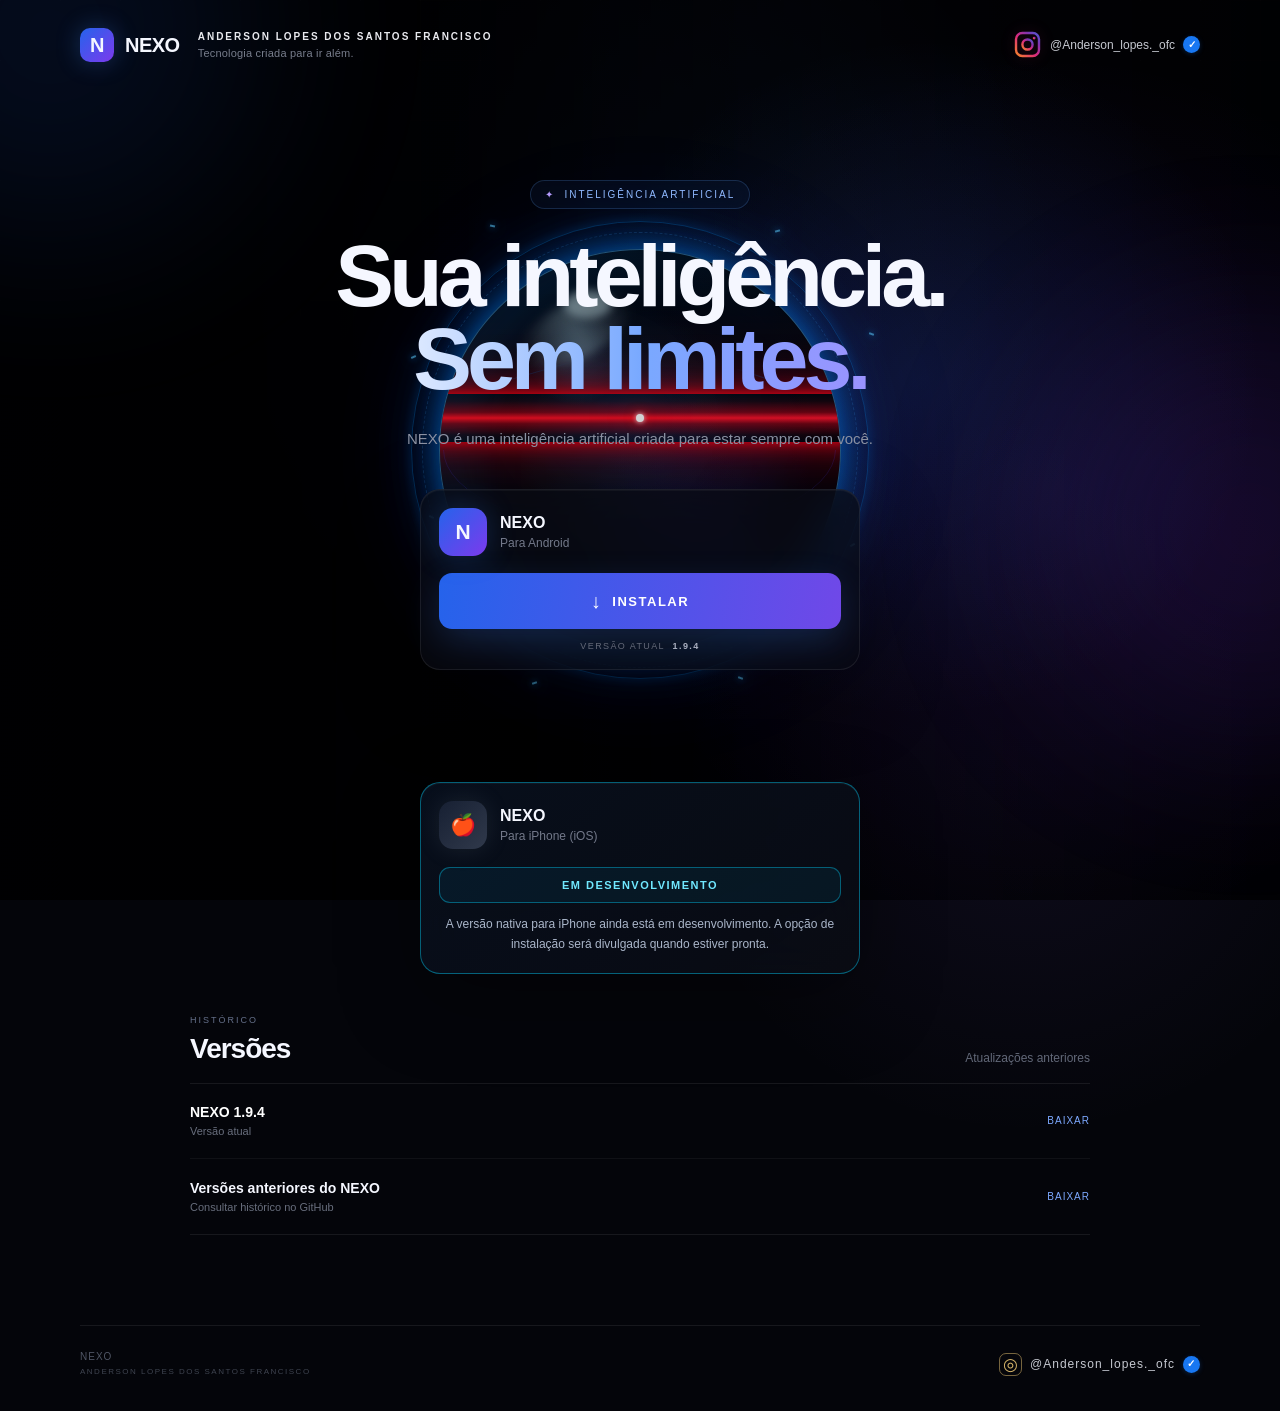
==== commit 7260ce66: "Atualiza site-nexo com cartao iOS e icone oficial" ====
--- a/index.html
+++ b/index.html
@@ -9,7 +9,7 @@
     <meta property="og:type" content="website">
     <meta property="og:title" content="NEXO — Sua inteligência. Sem limites.">
     <meta property="og:description" content="Conheça o NEXO, uma inteligência artificial criada para estar sempre com você.">
-    <meta property="og:url" content="https://andersonptg.github.io/DaNikeAI-Site/">
+    <meta property="og:url" content="https://andersonptg.github.io/site-nexo/">
     <meta property="og:site_name" content="NEXO">
 
     <meta name="twitter:card" content="summary">
@@ -18,7 +18,7 @@
 
     <meta name="viewport" content="width=device-width, initial-scale=1.0">
     <meta name="theme-color" content="#05060a">
-    <title>NEXO — Sua inteligência. Sem limites.</title>
+    <title>site-nexo | NEXO — Sua inteligência. Sem limites.</title>
     <link rel="manifest" href="manifest.webmanifest">
     <link rel="icon" type="image/png" sizes="192x192" href="icons/nexo-192.png">
     <link rel="apple-touch-icon" href="icons/nexo-192.png">
@@ -166,10 +166,17 @@
 
         </section>
 
-        <div class="ios-install-hint">
-            <h3>Também no iPhone</h3>
-            <p>Abra este site no Safari, toque em Compartilhar e escolha “Adicionar à Tela de Início”.</p>
-        </div>
+        <div class="download-card ios-download-card" aria-label="NEXO para iPhone em desenvolvimento">
+    <div class="app-info">
+        <div class="app-icon ios-app-icon" aria-hidden="true">🍎</div>
+        <div>
+            <h2>NEXO</h2>
+            <p>Para iPhone (iOS)</p>
+        </div>
+    </div>
+    <div class="ios-status">EM DESENVOLVIMENTO</div>
+    <p class="ios-description">A versão nativa para iPhone ainda está em desenvolvimento. A opção de instalação será divulgada quando estiver pronta.</p>
+</div>
 
         <section class="versions">
 
--- a/style.css
+++ b/style.css
@@ -2131,27 +2131,38 @@
 }
 
 
-/* INSTALACAO DO NEXO NO IPHONE */
-.ios-install-hint {
-    margin: 22px auto;
-    padding: 18px;
-    max-width: 520px;
+
+
+
+/* CARTAO APPLE — VERSAO NATIVA EM DESENVOLVIMENTO */
+.ios-download-card {
+    margin: 22px auto 0;
+    border-color: rgba(0, 213, 255, 0.42);
+    background: linear-gradient(145deg, rgba(8, 16, 30, 0.92), rgba(10, 12, 20, 0.82));
+}
+
+.ios-app-icon {
+    background: linear-gradient(135deg, #172033, #30394b);
+    box-shadow: 0 0 24px rgba(148, 163, 184, 0.13);
+}
+
+.ios-status {
+    margin-top: 18px;
+    padding: 11px 12px;
+    border: 1px solid rgba(0, 213, 255, 0.38);
+    border-radius: 11px;
+    color: #70e8ff;
+    background: rgba(0, 160, 210, 0.08);
     text-align: center;
-    background: rgba(5, 12, 28, 0.88);
-    border: 1px solid rgba(0, 213, 255, 0.45);
-    border-radius: 16px;
-    box-shadow: 0 0 18px rgba(0, 100, 255, 0.12);
-}
-
-.ios-install-hint h3 {
-    margin: 0 0 9px;
-    color: #00d5ff;
-    font-size: 1.05rem;
-}
-
-.ios-install-hint p {
-    margin: 0;
-    color: #d7e2f5;
-    font-size: 0.92rem;
-    line-height: 1.6;
-}
+    font-size: 11px;
+    font-weight: 800;
+    letter-spacing: 1.5px;
+}
+
+.ios-description {
+    margin: 12px 2px 0;
+    color: #aab6ca;
+    font-size: 12px;
+    line-height: 1.65;
+    text-align: center;
+}
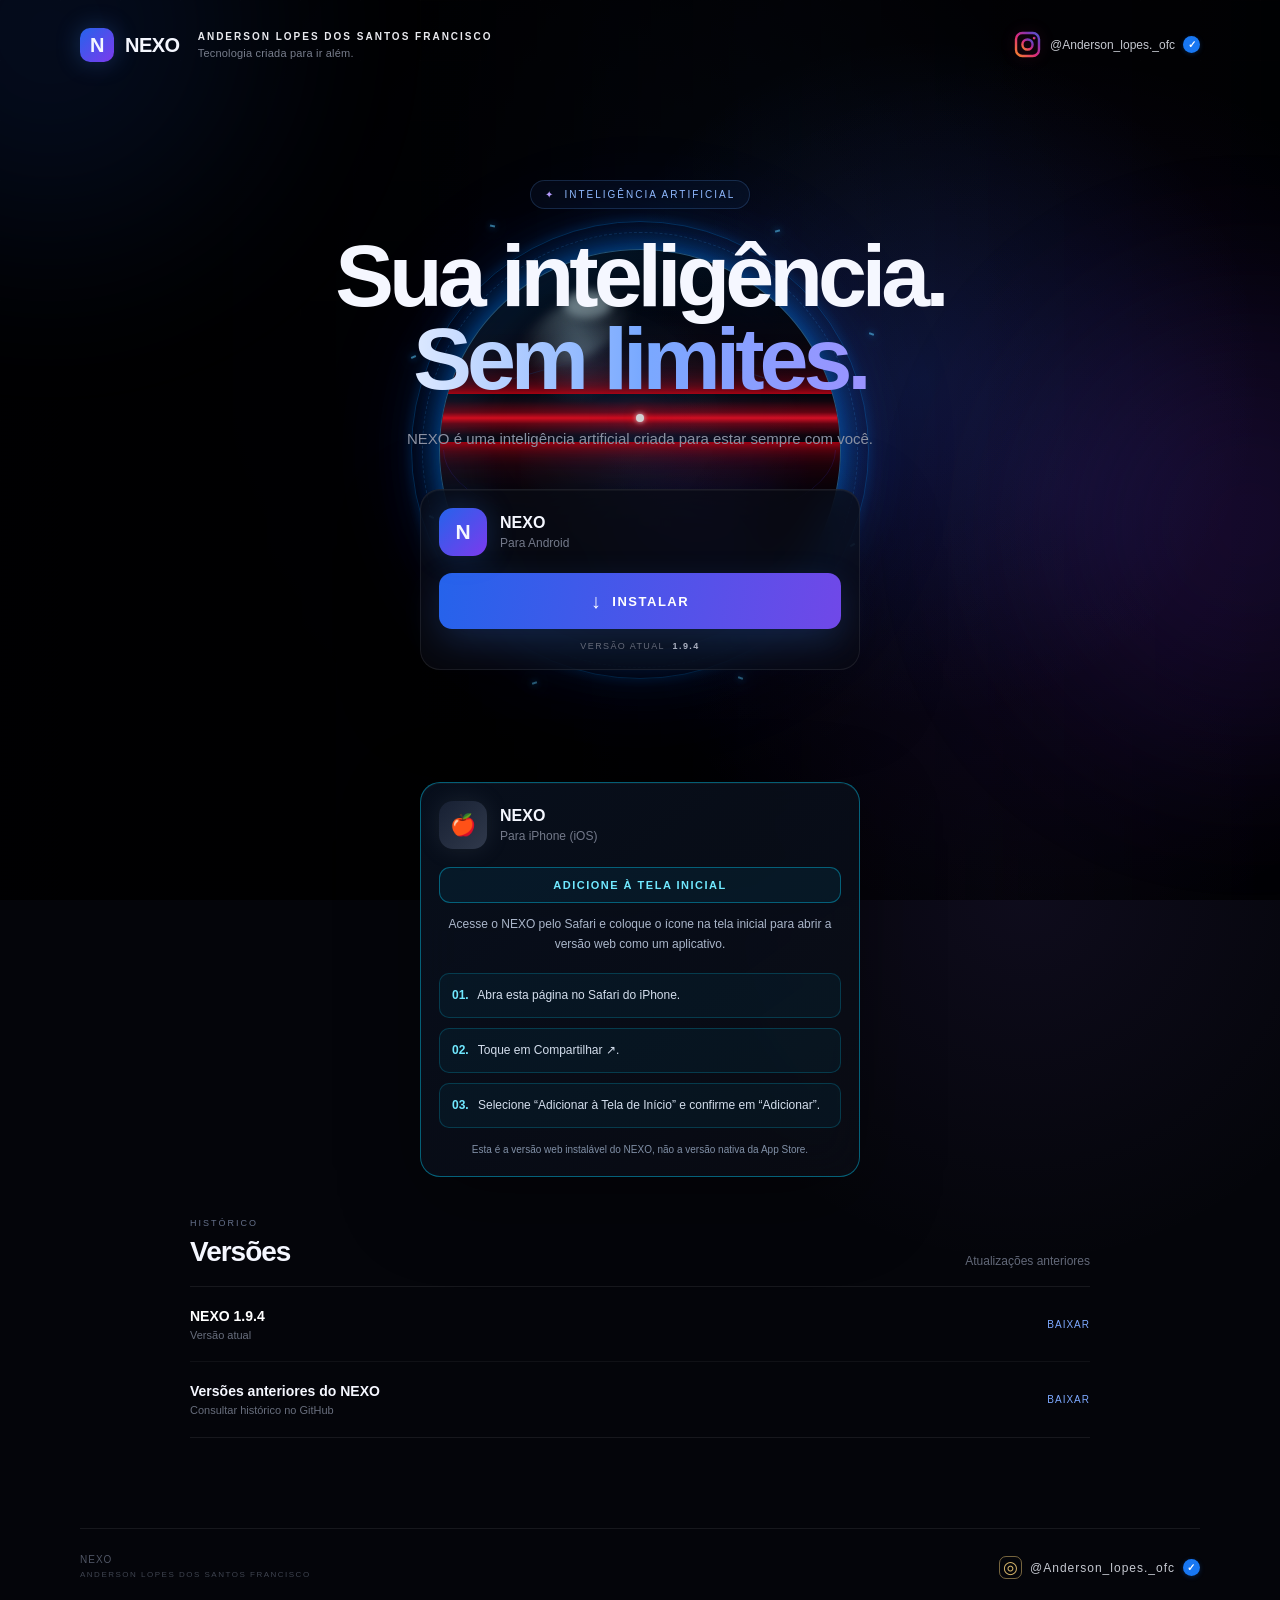
==== commit b391881e: "Adiciona instrucoes de instalacao do NEXO no iPhone" ====
--- a/index.html
+++ b/index.html
@@ -166,7 +166,7 @@
 
         </section>
 
-        <div class="download-card ios-download-card" aria-label="NEXO para iPhone em desenvolvimento">
+        <div class="download-card ios-download-card" aria-label="Instalar NEXO no iPhone">
     <div class="app-info">
         <div class="app-icon ios-app-icon" aria-hidden="true">🍎</div>
         <div>
@@ -174,8 +174,22 @@
             <p>Para iPhone (iOS)</p>
         </div>
     </div>
-    <div class="ios-status">EM DESENVOLVIMENTO</div>
-    <p class="ios-description">A versão nativa para iPhone ainda está em desenvolvimento. A opção de instalação será divulgada quando estiver pronta.</p>
+
+    <div class="ios-status">ADICIONE À TELA INICIAL</div>
+    <p class="ios-description">
+        Acesse o NEXO pelo Safari e coloque o ícone na tela inicial para abrir
+        a versão web como um aplicativo.
+    </p>
+
+    <div class="ios-install-steps">
+        <p><strong>01.</strong> Abra esta página no Safari do iPhone.</p>
+        <p><strong>02.</strong> Toque em Compartilhar <span aria-hidden="true">↗</span>.</p>
+        <p><strong>03.</strong> Selecione “Adicionar à Tela de Início” e confirme em “Adicionar”.</p>
+    </div>
+
+    <p class="ios-note">
+        Esta é a versão web instalável do NEXO, não a versão nativa da App Store.
+    </p>
 </div>
 
         <section class="versions">
--- a/style.css
+++ b/style.css
@@ -2166,3 +2166,34 @@
     line-height: 1.65;
     text-align: center;
 }
+
+/* INSTALACAO DO NEXO NO IPHONE */
+.ios-install-steps {
+    display: grid;
+    gap: 10px;
+    margin-top: 18px;
+}
+
+.ios-install-steps p {
+    margin: 0;
+    padding: 12px;
+    border: 1px solid rgba(0, 213, 255, 0.2);
+    border-radius: 10px;
+    background: rgba(0, 160, 210, 0.06);
+    color: #d4deed;
+    font-size: 12px;
+    line-height: 1.6;
+}
+
+.ios-install-steps strong {
+    color: #70e8ff;
+    margin-right: 6px;
+}
+
+.ios-note {
+    margin: 14px 2px 0;
+    color: #8190a7;
+    font-size: 10px;
+    line-height: 1.6;
+    text-align: center;
+}
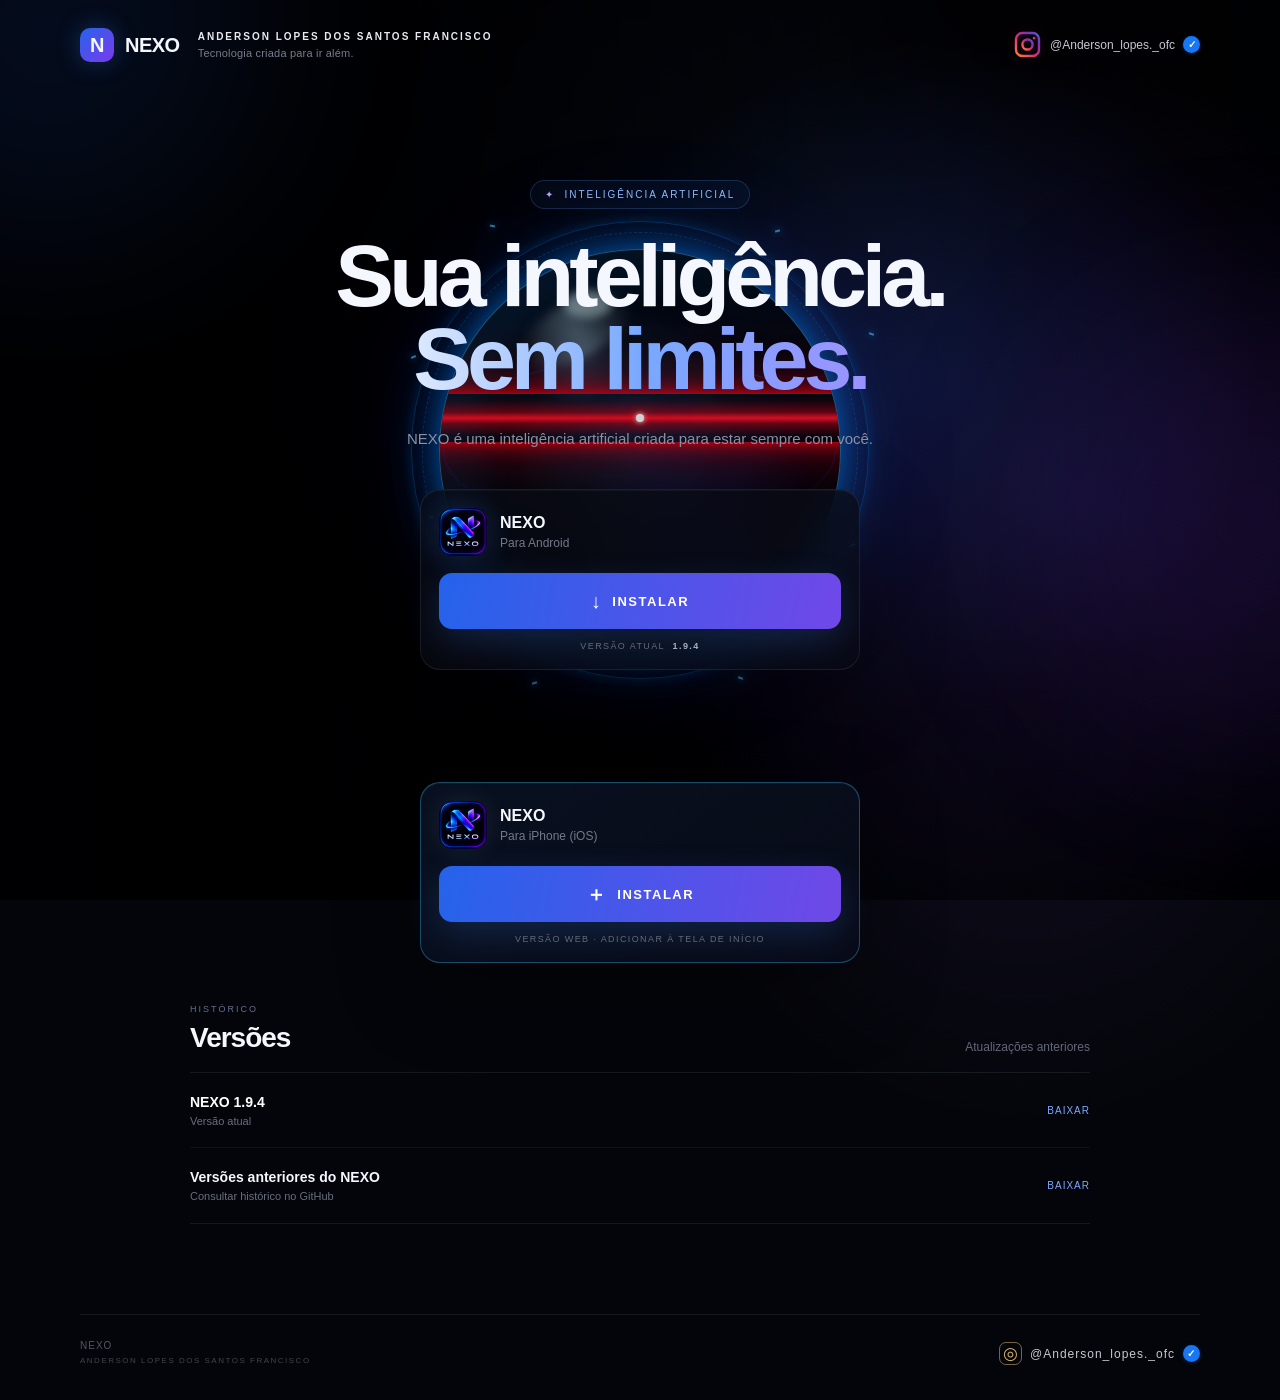
==== commit 03b8a39a: "Melhora cartão iPhone NEXO" ====
--- a/index.html
+++ b/index.html
@@ -25,7 +25,7 @@
     <meta name="apple-mobile-web-app-capable" content="yes">
     <meta name="apple-mobile-web-app-title" content="NEXO">
     <meta name="apple-mobile-web-app-status-bar-style" content="black-translucent">
-    <link rel="stylesheet" href="style.css">
+    <link rel="stylesheet" href="style.css?v=2">
 </head>
 
 <body>
@@ -144,7 +144,7 @@
             <div class="download-card">
 
                 <div class="app-info">
-                    <div class="app-icon">N</div>
+                    <img class="app-icon official-app-icon" src="icons/nexo-192.png" width="48" height="48" alt="Logo oficial do NEXO">
 
                     <div>
                         <h2>NEXO</h2>
@@ -166,31 +166,34 @@
 
         </section>
 
-        <div class="download-card ios-download-card" aria-label="Instalar NEXO no iPhone">
+        <section class="download-card ios-download-card" id="ios" aria-labelledby="ios-card-title">
     <div class="app-info">
-        <div class="app-icon ios-app-icon" aria-hidden="true">🍎</div>
-        <div>
-            <h2>NEXO</h2>
-            <p>Para iPhone (iOS)</p>
-        </div>
-    </div>
-
-    <div class="ios-status">ADICIONE À TELA INICIAL</div>
-    <p class="ios-description">
-        Acesse o NEXO pelo Safari e coloque o ícone na tela inicial para abrir
-        a versão web como um aplicativo.
-    </p>
-
-    <div class="ios-install-steps">
-        <p><strong>01.</strong> Abra esta página no Safari do iPhone.</p>
-        <p><strong>02.</strong> Toque em Compartilhar <span aria-hidden="true">↗</span>.</p>
-        <p><strong>03.</strong> Selecione “Adicionar à Tela de Início” e confirme em “Adicionar”.</p>
-    </div>
-
-    <p class="ios-note">
-        Esta é a versão web instalável do NEXO, não a versão nativa da App Store.
-    </p>
-</div>
+        <img class="app-icon ios-app-icon" src="icons/nexo-192.png" width="48" height="48" alt="Logo oficial do NEXO">
+        <div><h2 id="ios-card-title">NEXO</h2><p>Para iPhone (iOS)</p></div>
+    </div>
+    <button class="download-button ios-install-button" id="iosInstallButton" type="button">
+        <span aria-hidden="true">＋</span> INSTALAR
+    </button>
+    <div class="current-version ios-card-caption">VERSÃO WEB · ADICIONAR À TELA DE INÍCIO</div>
+</section>
+
+<dialog id="iosInstallDialog" class="ios-install-dialog" aria-labelledby="ios-dialog-title">
+    <div class="ios-dialog-content">
+        <button type="button" class="ios-dialog-close" id="iosDialogClose" aria-label="Fechar instruções">×</button>
+        <img src="icons/nexo-192.png" width="68" height="68" class="ios-dialog-logo" alt="NEXO">
+        <h2 id="ios-dialog-title">NEXO no iPhone</h2>
+        <p class="ios-dialog-subtitle">Instale o site oficial do NEXO na Tela de Início para abrir como aplicativo web.</p>
+        <p id="iosSafariTip" class="ios-safari-tip" hidden>Você está num navegador de outro aplicativo. Abra o endereço no Safari do iPhone.</p>
+        <ol class="ios-dialog-steps">
+            <li>Abra esta página pelo <strong>Safari</strong>.</li>
+            <li>Toque em <strong>Compartilhar</strong>.</li>
+            <li>Escolha <strong>Adicionar à Tela de Início</strong>.</li>
+            <li>Ative <strong>Abrir como App da Web</strong> e toque em <strong>Adicionar</strong>.</li>
+        </ol>
+        <p class="ios-dialog-note">A instalação exige sua confirmação no iPhone. A versão web completa do aplicativo está em desenvolvimento.</p>
+        <button type="button" class="download-button ios-dialog-ok" id="iosDialogOk">ENTENDI</button>
+    </div>
+</dialog>
 
         <section class="versions">
 
@@ -252,7 +255,7 @@
     </footer>
 
 
-<script src="app.js?v=1.9.4"></script>
+<script src="app.js?v=2"></script>
 
 <script>
 if ("serviceWorker" in navigator) {
--- a/style.css
+++ b/style.css
@@ -2197,3 +2197,23 @@
     line-height: 1.6;
     text-align: center;
 }
+
+
+/* NEXO iPHONE — cartão compacto igual ao Android */
+.official-app-icon, .ios-app-icon {display:block;object-fit:cover;flex-shrink:0;border-radius:14px;background:#07182d;}
+.ios-download-card {width:min(440px,calc(100% - 40px));margin:22px auto 0;padding:18px;border-radius:20px;border:1px solid rgba(64,192,255,.34);background:linear-gradient(145deg,rgba(9,17,34,.93),rgba(9,12,25,.9));box-shadow:0 25px 80px rgba(0,0,0,.35),inset 0 1px rgba(255,255,255,.04);}
+.ios-install-button {border:0;font-family:inherit;cursor:pointer;background:linear-gradient(100deg,#2563eb,#7048e8);}
+.ios-card-caption {text-align:center;}
+.ios-install-dialog {position:fixed;top:50%;left:50%;transform:translate(-50%,-50%);width:min(420px,calc(100vw - 28px));max-height:calc(100dvh - 32px);overflow-y:auto;padding:0;margin:0;border:1px solid rgba(42,178,255,.65);border-radius:24px;color:#edf6ff;background:linear-gradient(155deg,#0d2041,#050916 82%);box-shadow:0 25px 90px rgba(0,0,0,.8),0 0 24px rgba(28,140,255,.17);z-index:900;}
+.ios-install-dialog::backdrop {background:rgba(1,5,15,.78);backdrop-filter:blur(5px);}
+.ios-dialog-content {position:relative;text-align:center;padding:28px 22px 22px;}
+.ios-dialog-close {position:absolute;right:15px;top:12px;width:36px;height:36px;border-radius:50%;border:1px solid rgba(130,160,200,.3);background:rgba(20,35,60,.9);color:white;font-size:25px;cursor:pointer;}
+.ios-dialog-logo {display:block;margin:0 auto 15px;object-fit:cover;border-radius:18px;box-shadow:0 0 24px rgba(30,160,255,.32);}
+.ios-dialog-content h2 {font-size:21px;}
+.ios-dialog-subtitle {font-size:13px;color:#b6c8df;line-height:1.55;margin:10px 0 15px;}
+.ios-dialog-steps {text-align:left;padding:0 0 0 22px;display:grid;gap:10px;font-size:13px;line-height:1.55;color:#dceafe;}
+.ios-dialog-steps li {padding-left:4px;}
+.ios-dialog-steps strong {color:#72d6ff;}
+.ios-safari-tip {margin:10px 0;padding:10px;background:rgba(255,188,50,.1);border-radius:12px;font-size:12px;line-height:1.5;color:#ffe3a2;}
+.ios-dialog-note {font-size:11px;color:#93a5bc;margin:17px 0 0;line-height:1.5;}
+.ios-dialog-ok {margin-top:17px;border:0;cursor:pointer;font-family:inherit;}
